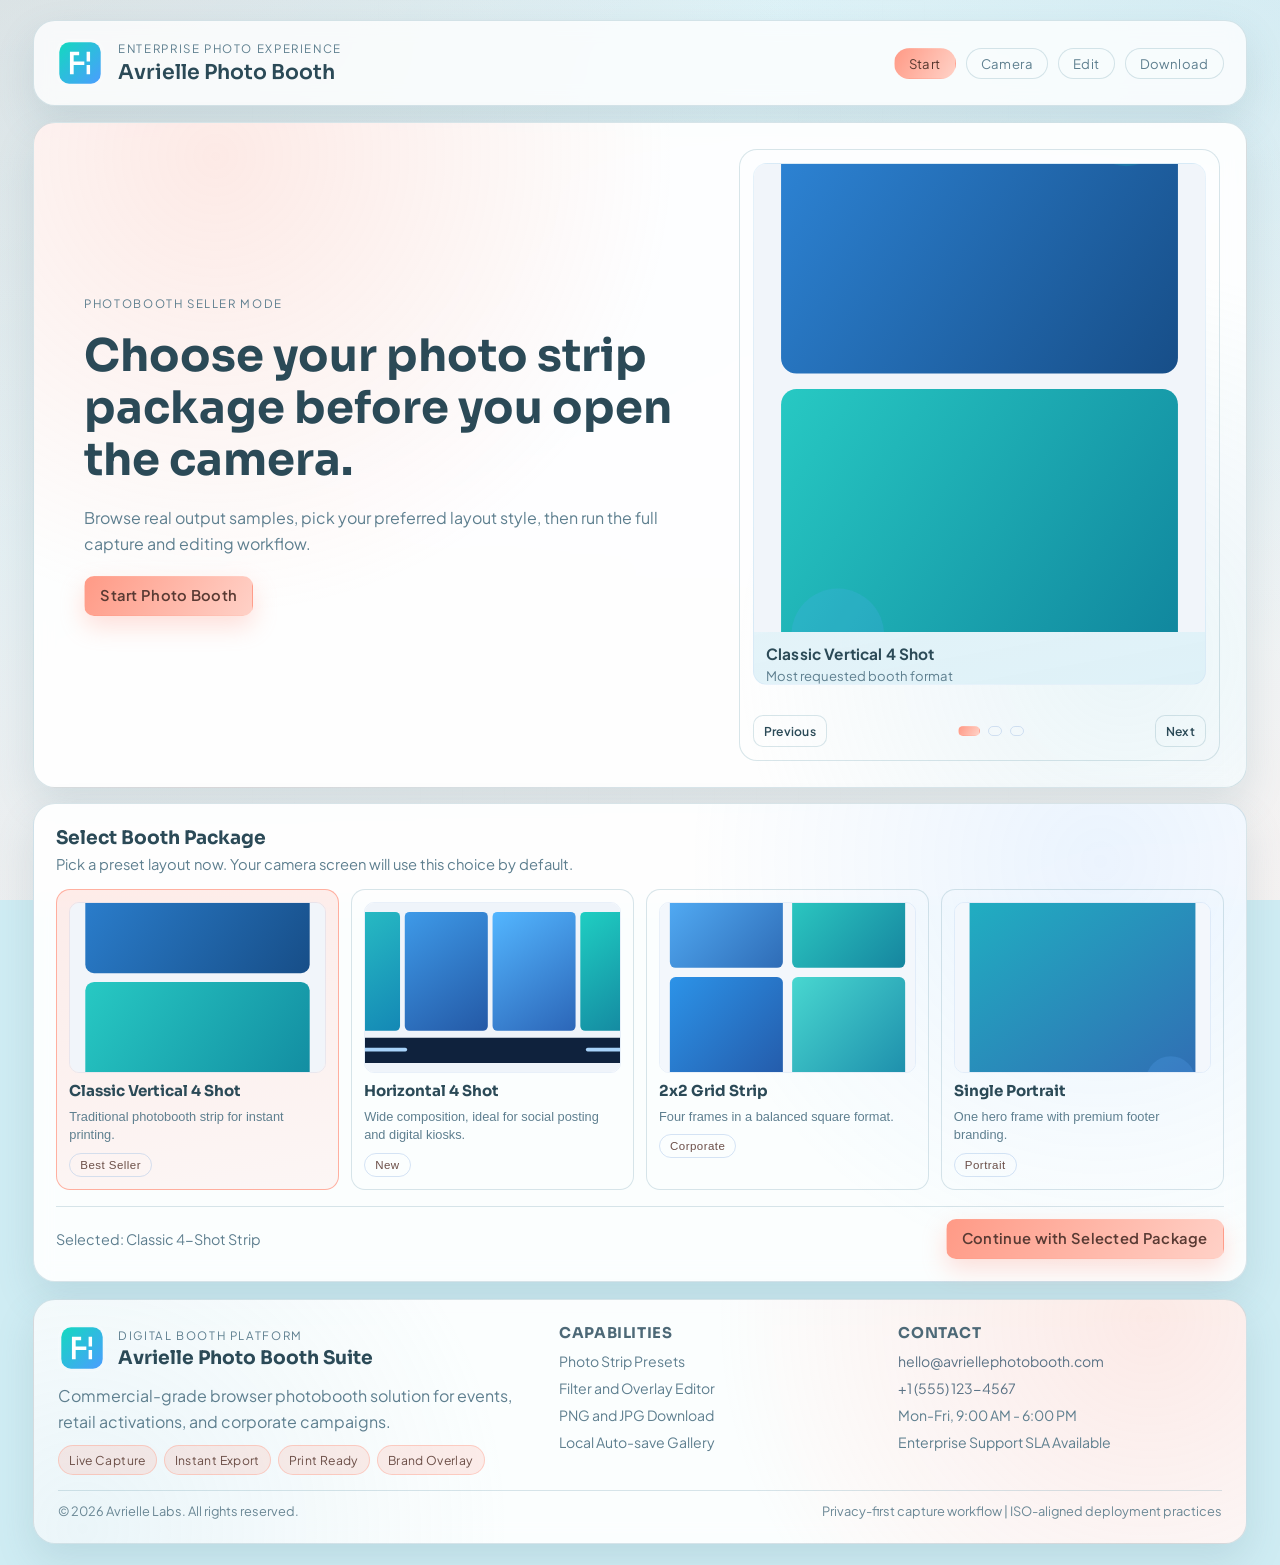
==== index.html @ a2a1bec1 "ror" ====
<!doctype html>
<html lang="en">
<head>
  <meta charset="UTF-8" />
  <meta name="viewport" content="width=device-width, initial-scale=1.0" />
  <title>Avrielle Photo Booth</title>
  <link rel="preconnect" href="https://fonts.googleapis.com" />
  <link rel="preconnect" href="https://fonts.gstatic.com" crossorigin />
  <link
    href="https://fonts.googleapis.com/css2?family=Plus+Jakarta+Sans:wght@400;500;600;700&family=Sora:wght@500;600;700&display=swap"
    rel="stylesheet"
  />
  <link rel="stylesheet" href="css/style.css" />
</head>
<body>
  <div class="ambient-bg" aria-hidden="true"></div>
  <div class="sakura-layer" aria-hidden="true">
    <span class="petal"></span>
    <span class="petal"></span>
    <span class="petal"></span>
    <span class="petal"></span>
    <span class="petal"></span>
    <span class="petal"></span>
    <span class="petal"></span>
    <span class="petal"></span>
    <span class="petal"></span>
    <span class="petal"></span>
    <span class="petal"></span>
    <span class="petal"></span>
  </div>

  <div class="app-shell">
    <header class="app-header card">
      <div class="brand-wrap">
        <img src="assets/brand-mark.svg" alt="Avrielle logo" class="brand-logo" />
        <div>
          <p class="eyebrow">Enterprise Photo Experience</p>
          <h1>Avrielle Photo Booth</h1>
        </div>
      </div>
      <ol class="flow-steps" id="flowSteps" aria-label="Photo booth progress">
        <li data-step="landing" class="active">Start</li>
        <li data-step="camera">Camera</li>
        <li data-step="edit">Edit</li>
        <li data-step="download">Download</li>
      </ol>
    </header>

    <main>
      <section id="landingScreen" class="screen active">
        <div class="landing-stack">
          <div class="hero card hero-grid">
            <div class="hero-copy">
              <p class="eyebrow">Photobooth Seller Mode</p>
              <h2>Choose your photo strip package before you open the camera.</h2>
              <p>
                Browse real output samples, pick your preferred layout style, then run
                the full capture and editing workflow.
              </p>
              <div class="hero-actions">
                <button id="startBoothBtn" class="primary-btn">Start Photo Booth</button>
              </div>
            </div>

            <div class="sample-carousel" id="sampleCarousel" aria-label="Sample strip carousel">
              <div class="sample-stage">
                <article class="sample-slide active" data-index="0">
                  <img src="images/sample-strip-vertical.svg" alt="Classic vertical photo strip sample" />
                  <div class="sample-meta">
                    <strong>Classic Vertical 4 Shot</strong>
                    <span>Most requested booth format</span>
                  </div>
                </article>

                <article class="sample-slide" data-index="1">
                  <img src="images/sample-strip-horizontal.svg" alt="Horizontal 4 shot sample" />
                  <div class="sample-meta">
                    <strong>Horizontal 4 Shot</strong>
                    <span>Wide social and kiosk-ready output</span>
                  </div>
                </article>

                <article class="sample-slide" data-index="2">
                  <img src="images/sample-grid-2x2.svg" alt="2x2 grid strip sample" />
                  <div class="sample-meta">
                    <strong>2x2 Grid Strip</strong>
                    <span>Balanced event and corporate branding</span>
                  </div>
                </article>
              </div>

              <div class="carousel-controls">
                <button id="carouselPrevBtn" class="ghost-btn small" type="button" aria-label="Previous sample">Previous</button>
                <div class="carousel-dots" id="carouselDots">
                  <button type="button" class="carousel-dot active" data-index="0" aria-label="Sample 1"></button>
                  <button type="button" class="carousel-dot" data-index="1" aria-label="Sample 2"></button>
                  <button type="button" class="carousel-dot" data-index="2" aria-label="Sample 3"></button>
                </div>
                <button id="carouselNextBtn" class="ghost-btn small" type="button" aria-label="Next sample">Next</button>
              </div>
            </div>
          </div>

          <section class="seller-options card">
            <div class="seller-head">
              <h3>Select Booth Package</h3>
              <p>Pick a preset layout now. Your camera screen will use this choice by default.</p>
            </div>

            <div class="package-grid" id="landingLayoutOptions">
              <button type="button" class="package-card active" data-layout="strip4">
                <img src="images/sample-strip-vertical.svg" alt="Vertical strip package" />
                <h4>Classic Vertical 4 Shot</h4>
                <p>Traditional photobooth strip for instant printing.</p>
                <span class="package-tag">Best Seller</span>
              </button>

              <button type="button" class="package-card" data-layout="strip4Horizontal">
                <img src="images/sample-strip-horizontal.svg" alt="Horizontal strip package" />
                <h4>Horizontal 4 Shot</h4>
                <p>Wide composition, ideal for social posting and digital kiosks.</p>
                <span class="package-tag">New</span>
              </button>

              <button type="button" class="package-card" data-layout="grid2x2">
                <img src="images/sample-grid-2x2.svg" alt="Grid strip package" />
                <h4>2x2 Grid Strip</h4>
                <p>Four frames in a balanced square format.</p>
                <span class="package-tag">Corporate</span>
              </button>

              <button type="button" class="package-card" data-layout="single">
                <img src="images/sample-single.svg" alt="Single portrait package" />
                <h4>Single Portrait</h4>
                <p>One hero frame with premium footer branding.</p>
                <span class="package-tag">Portrait</span>
              </button>
            </div>

            <div class="package-footer">
              <p id="landingSelectionText">Selected: Classic Vertical 4 Shot</p>
              <button id="continueWithSelectionBtn" class="primary-btn" type="button">Continue with Selected Package</button>
            </div>
          </section>
        </div>
      </section>

      <section id="cameraScreen" class="screen">
        <div class="camera-layout">
          <div class="camera-stage card">
            <div class="video-wrap responsive-camera-frame">
              <video id="cameraFeed" autoplay playsinline muted></video>
              <div id="captureFlash" class="capture-flash" aria-hidden="true"></div>
              <div id="countdownOverlay" class="countdown-overlay hidden">3</div>
              <div id="shotStatus" class="shot-status">Ready to capture</div>
            </div>
            <div class="camera-actions">
              <button id="captureBtn" class="primary-btn">Capture</button>
              <button id="backToLandingBtn" class="ghost-btn">Back</button>
            </div>
          </div>

          <aside class="control-panel card">
            <h3>Capture Settings</h3>

            <div class="control-group">
              <span>Countdown</span>
              <div class="segmented" id="countdownOptions">
                <button type="button" class="segment active" data-seconds="3">3s</button>
                <button type="button" class="segment" data-seconds="5">5s</button>
                <button type="button" class="segment" data-seconds="10">10s</button>
              </div>
            </div>

            <div class="control-group">
              <span>Layout</span>
              <div class="layout-options" id="layoutOptions">
                <label>
                  <input type="radio" name="layout" value="single" />
                  Single Portrait
                </label>
                <label>
                  <input type="radio" name="layout" value="grid2x2" />
                  2x2 Grid Strip (4 shots)
                </label>
                <label>
                  <input type="radio" name="layout" value="strip4" checked />
                  Classic 4-Shot Strip
                </label>
                <label>
                  <input type="radio" name="layout" value="strip4Horizontal" />
                  Horizontal 4-Shot Strip
                </label>
              </div>
            </div>

            <p class="hint">Multi-shot layouts take four frames automatically.</p>
          </aside>
        </div>
      </section>

      <section id="editScreen" class="screen">
        <div class="edit-layout">
          <div class="preview-stage card">
            <div class="preview-canvas-wrap">
              <canvas id="editPreviewCanvas" aria-label="Photo strip preview"></canvas>
            </div>
            <div id="capturedThumbs" class="thumb-strip" aria-label="Captured photos"></div>
            <div class="edit-actions">
              <button id="retakeFromEditBtn" class="ghost-btn">Retake</button>
              <button id="toDownloadBtn" class="primary-btn">Continue to Download</button>
            </div>
          </div>

          <aside class="control-panel card editing-panel">
            <h3>Minimal Editing</h3>
            <p class="hint">Clean photobooth output with no watermark branding.</p>

            <div class="control-group">
              <label for="grayscaleRange">Grayscale</label>
              <input id="grayscaleRange" type="range" min="0" max="100" value="0" />
            </div>

            <div class="control-group">
              <label for="sepiaRange">Sepia</label>
              <input id="sepiaRange" type="range" min="0" max="100" value="0" />
            </div>

            <div class="control-group">
              <label for="brightnessRange">Brightness</label>
              <input id="brightnessRange" type="range" min="50" max="150" value="100" />
            </div>

            <div class="control-group">
              <label for="contrastRange">Contrast</label>
              <input id="contrastRange" type="range" min="50" max="150" value="100" />
            </div>

            <div class="control-group">
              <span>Frame</span>
              <div class="chip-group" id="frameOptions">
                <button type="button" class="chip active" data-frame="none">None</button>
                <button type="button" class="chip" data-frame="neon">Neon</button>
                <button type="button" class="chip" data-frame="film">Film</button>
                <button type="button" class="chip" data-frame="studio">Studio</button>
              </div>
            </div>

            <div class="control-group">
              <span>Sticker</span>
              <div class="chip-group" id="stickerOptions">
                <button type="button" class="chip active" data-sticker="none">None</button>
                <button type="button" class="chip" data-sticker="spark">Spark</button>
                <button type="button" class="chip" data-sticker="star">Star</button>
                <button type="button" class="chip" data-sticker="camera">Camera</button>
              </div>
            </div>
          </aside>
        </div>
      </section>

      <section id="downloadScreen" class="screen">
        <div class="download-layout">
          <div class="download-preview card">
            <div class="download-canvas-wrap">
              <canvas id="finalCanvas" aria-label="Final strip"></canvas>
            </div>
          </div>

          <aside class="control-panel card">
            <h3>Export & Print</h3>
            <p id="exportInfo" class="hint"></p>

            <div class="button-stack">
              <button id="downloadPngBtn" class="primary-btn">Download PNG</button>
              <button id="downloadJpgBtn" class="secondary-btn">Download JPG</button>
              <button id="printBtn" class="ghost-btn">Print Strip</button>
              <button id="saveGalleryBtn" class="ghost-btn">Save to Gallery</button>
            </div>

            <button id="newSessionBtn" class="primary-btn full-width">New Session</button>
          </aside>
        </div>

        <section class="gallery card">
          <div class="gallery-head">
            <h3>Auto-save Gallery</h3>
            <button id="clearGalleryBtn" class="ghost-btn small">Clear Gallery</button>
          </div>
          <div id="galleryGrid" class="gallery-grid"></div>
        </section>
      </section>
    </main>

    <footer class="site-footer card" aria-label="Site footer">
      <div class="footer-grid">
        <section class="footer-brand">
          <div class="footer-brand-top">
            <img src="assets/brand-mark.svg" alt="Avrielle logo" class="brand-logo" />
            <div>
              <p class="eyebrow">Digital Booth Platform</p>
              <h3>Avrielle Photo Booth Suite</h3>
            </div>
          </div>
          <p>
            Commercial-grade browser photobooth solution for events, retail activations,
            and corporate campaigns.
          </p>
          <div class="footer-badges" aria-label="Service capabilities">
            <span>Live Capture</span>
            <span>Instant Export</span>
            <span>Print Ready</span>
            <span>Brand Overlay</span>
          </div>
        </section>

        <section>
          <h4 class="footer-heading">Capabilities</h4>
          <ul class="footer-list">
            <li>Photo Strip Presets</li>
            <li>Filter and Overlay Editor</li>
            <li>PNG and JPG Download</li>
            <li>Local Auto-save Gallery</li>
          </ul>
        </section>

        <section>
          <h4 class="footer-heading">Contact</h4>
          <ul class="footer-list">
            <li><a href="mailto:hello@avriellephotobooth.com">hello@avriellephotobooth.com</a></li>
            <li><a href="tel:+15551234567">+1 (555) 123-4567</a></li>
            <li>Mon-Fri, 9:00 AM - 6:00 PM</li>
            <li>Enterprise Support SLA Available</li>
          </ul>
        </section>
      </div>

      <div class="footer-bottom">
        <p>© 2026 Avrielle Labs. All rights reserved.</p>
        <p>Privacy-first capture workflow | ISO-aligned deployment practices</p>
      </div>
    </footer>
  </div>

  <div id="previewModal" class="modal hidden" aria-hidden="true">
    <div class="modal-card card">
      <h3>Review Captured Shots</h3>
      <p>Confirm your photos before entering the editing panel.</p>
      <div id="modalThumbGrid" class="modal-thumb-grid"></div>
      <div class="modal-actions">
        <button id="retakeBtn" class="ghost-btn">Retake</button>
        <button id="proceedToEditBtn" class="primary-btn">Edit Strip</button>
      </div>
    </div>
  </div>

  <template id="thumbItemTemplate">
    <figure class="thumb-item">
      <img alt="Captured frame" />
    </figure>
  </template>

  <script type="module" src="js/app.js"></script>
</body>
</html>
---- css/style.css ----
:root {
  --bg-950: #cfecf3;
  --bg-900: #dff3f8;
  --bg-800: #f4fbfd;
  --panel: rgba(255, 255, 255, 0.78);
  --panel-strong: rgba(255, 255, 255, 0.92);
  --line: rgba(116, 160, 176, 0.28);
  --text-main: #2b4a57;
  --text-muted: #5e7f8f;
  --accent: #ff9a86;
  --accent-strong: #ff846a;
  --accent-soft: rgba(255, 154, 134, 0.2);
  --secondary: #93c9d9;
  --danger: #e86972;
  --shadow-1: 0 16px 38px rgba(78, 123, 139, 0.16);
  --radius-lg: 22px;
  --radius-md: 14px;
  --radius-sm: 10px;
  --content-max: 1720px;
  --section-gap: clamp(12px, 1.2vw, 20px);
}

* {
  box-sizing: border-box;
}

html,
body {
  margin: 0;
  min-height: 100%;
}

body {
  font-family: "Plus Jakarta Sans", "Segoe UI", sans-serif;
  color: var(--text-main);
  background: var(--bg-950);
  overflow-x: hidden;
}

.ambient-bg {
  position: fixed;
  inset: 0;
  z-index: -2;
  background:
    radial-gradient(88rem 74rem at -8% -24%, rgba(255, 154, 134, 0.22), transparent 66%),
    radial-gradient(58rem 58rem at 108% 4%, rgba(147, 201, 217, 0.26), transparent 68%),
    linear-gradient(155deg, #cfecf3 0%, #e4f5fa 48%, #f2fbfd 100%);
}

.ambient-bg::before,
.ambient-bg::after {
  content: "";
  position: absolute;
  inset: 0;
  pointer-events: none;
}

.ambient-bg::before {
  background-image: linear-gradient(rgba(108, 148, 163, 0.06) 1px, transparent 1px),
    linear-gradient(90deg, rgba(108, 148, 163, 0.06) 1px, transparent 1px);
  background-size: 42px 42px;
  -webkit-mask-image: radial-gradient(circle at center, rgba(0, 0, 0, 0.35) 0%, transparent 75%);
  mask-image: radial-gradient(circle at center, rgba(0, 0, 0, 0.35) 0%, transparent 75%);
}

.ambient-bg::after {
  background: linear-gradient(to bottom, rgba(255, 255, 255, 0.12), rgba(255, 204, 194, 0.2));
}

.sakura-layer {
  position: fixed;
  inset: -12vh 0 0;
  z-index: -1;
  pointer-events: none;
  overflow: hidden;
}

.petal {
  position: absolute;
  top: -12vh;
  width: 16px;
  height: 12px;
  border-radius: 76% 24% 68% 32%;
  background: radial-gradient(circle at 30% 30%, #ffd8d0 0%, #ffb9ab 52%, #ff9a86 100%);
  opacity: 0.78;
  filter: drop-shadow(0 4px 6px rgba(197, 124, 110, 0.22));
  animation: sakura-fall 15s linear infinite;
}

.petal:nth-child(1) { left: 4%; animation-duration: 14s; animation-delay: -2s; }
.petal:nth-child(2) { left: 11%; animation-duration: 18s; animation-delay: -8s; }
.petal:nth-child(3) { left: 19%; animation-duration: 13s; animation-delay: -4s; width: 20px; height: 14px; }
.petal:nth-child(4) { left: 28%; animation-duration: 16s; animation-delay: -12s; }
.petal:nth-child(5) { left: 37%; animation-duration: 15s; animation-delay: -6s; }
.petal:nth-child(6) { left: 46%; animation-duration: 19s; animation-delay: -11s; width: 18px; height: 13px; }
.petal:nth-child(7) { left: 55%; animation-duration: 12s; animation-delay: -3s; }
.petal:nth-child(8) { left: 64%; animation-duration: 17s; animation-delay: -9s; }
.petal:nth-child(9) { left: 73%; animation-duration: 14s; animation-delay: -7s; }
.petal:nth-child(10) { left: 82%; animation-duration: 18s; animation-delay: -13s; width: 19px; height: 13px; }
.petal:nth-child(11) { left: 90%; animation-duration: 13s; animation-delay: -5s; }
.petal:nth-child(12) { left: 96%; animation-duration: 16s; animation-delay: -10s; }

@keyframes sakura-fall {
  0% {
    transform: translate3d(0, -10vh, 0) rotate(0deg);
    opacity: 0;
  }
  10% {
    opacity: 0.75;
  }
  25% {
    transform: translate3d(24px, 24vh, 0) rotate(75deg);
  }
  50% {
    transform: translate3d(-16px, 54vh, 0) rotate(175deg);
  }
  75% {
    transform: translate3d(22px, 84vh, 0) rotate(260deg);
  }
  100% {
    transform: translate3d(-14px, 118vh, 0) rotate(340deg);
    opacity: 0;
  }
}

.app-shell {
  width: min(var(--content-max), 98vw);
  margin: 0 auto;
  padding: clamp(12px, 1.6vw, 24px);
  display: grid;
  gap: var(--section-gap);
}

.card {
  background: var(--panel);
  border: 1px solid var(--line);
  border-radius: var(--radius-lg);
  box-shadow: var(--shadow-1);
  -webkit-backdrop-filter: blur(9px);
  backdrop-filter: blur(9px);
}

.app-header {
  padding: 18px 22px;
  display: flex;
  align-items: center;
  justify-content: space-between;
  gap: 18px;
}

.brand-wrap {
  display: flex;
  align-items: center;
  gap: 14px;
}

.brand-logo {
  width: 48px;
  height: 48px;
  border-radius: 14px;
  border: 1px solid rgba(255, 255, 255, 0.18);
  background: rgba(255, 255, 255, 0.06);
}

.eyebrow {
  margin: 0;
  font-size: 0.72rem;
  letter-spacing: 0.14em;
  color: var(--text-muted);
  text-transform: uppercase;
}

h1,
h2,
h3 {
  margin: 0;
  font-family: "Sora", "Segoe UI", sans-serif;
}

h1 {
  margin-top: 3px;
  font-size: clamp(1.05rem, 2.2vw, 1.28rem);
  font-weight: 600;
}

.flow-steps {
  list-style: none;
  display: grid;
  grid-auto-flow: column;
  gap: 10px;
  padding: 0;
  margin: 0;
}

.flow-steps li {
  border-radius: 999px;
  border: 1px solid var(--line);
  color: var(--text-muted);
  background: rgba(255, 255, 255, 0.02);
  padding: 8px 14px;
  font-size: 0.82rem;
  line-height: 1;
  letter-spacing: 0.03em;
  transition: all 220ms ease;
}

.flow-steps li.active {
  color: #56372f;
  background: linear-gradient(120deg, var(--accent), #ffd2c7);
  border-color: transparent;
}

.flow-steps li.done {
  color: #6b544d;
  border-color: rgba(255, 154, 134, 0.55);
  background: var(--accent-soft);
}

main {
  min-height: 78vh;
}

.screen {
  display: none;
  animation: screen-enter 400ms cubic-bezier(0.22, 1, 0.36, 1);
}

.screen.active {
  display: block;
}

@keyframes screen-enter {
  from {
    opacity: 0;
    transform: translateY(14px);
  }
  to {
    opacity: 1;
    transform: translateY(0);
  }
}

.hero {
  padding: clamp(16px, 3.2vw, 26px);
  background:
    radial-gradient(circle at 15% 5%, rgba(255, 154, 134, 0.2), transparent 38%),
    radial-gradient(circle at 90% 80%, rgba(147, 201, 217, 0.18), transparent 32%),
    var(--panel-strong);
}

.landing-stack {
  display: grid;
  gap: var(--section-gap);
}

.hero-grid {
  min-height: clamp(560px, 74vh, 860px);
  display: grid;
  grid-template-columns: minmax(0, 1.16fr) minmax(420px, 0.84fr);
  gap: var(--section-gap);
}

.hero-copy {
  display: grid;
  align-content: center;
  gap: 18px;
  padding: clamp(14px, 2vw, 24px);
}

.hero-copy h2 {
  width: min(680px, 100%);
  font-size: clamp(1.45rem, 3.8vw, 2.8rem);
  line-height: 1.16;
}

.hero-copy p {
  margin: 0;
  width: min(620px, 100%);
  color: var(--text-muted);
  line-height: 1.65;
}

.hero-actions {
  display: flex;
  gap: 10px;
  flex-wrap: wrap;
}

.sample-carousel {
  border: 1px solid var(--line);
  border-radius: 18px;
  background: rgba(255, 255, 255, 0.02);
  display: grid;
  align-content: space-between;
  padding: clamp(12px, 1vw, 16px);
  min-height: 100%;
}

.sample-stage {
  position: relative;
  border-radius: 14px;
  overflow: hidden;
  min-height: clamp(380px, 58vh, 640px);
  border: 1px solid rgba(180, 205, 237, 0.2);
  background: linear-gradient(170deg, rgba(243, 251, 253, 0.86), rgba(221, 240, 247, 0.94));
}

.sample-slide {
  position: absolute;
  inset: 0;
  display: grid;
  align-content: start;
  opacity: 0;
  pointer-events: none;
  transition: opacity 320ms ease;
}

.sample-slide.active {
  opacity: 1;
  pointer-events: auto;
}

.sample-slide img {
  width: 100%;
  height: clamp(320px, 52vh, 600px);
  object-fit: cover;
  display: block;
}

.sample-meta {
  padding: 12px;
  display: grid;
  gap: 4px;
}

.sample-meta strong {
  font-size: 0.96rem;
  letter-spacing: 0.01em;
}

.sample-meta span {
  font-size: 0.82rem;
  color: var(--text-muted);
}

.carousel-controls {
  margin-top: 10px;
  display: flex;
  align-items: center;
  justify-content: space-between;
  gap: 8px;
}

.carousel-dots {
  display: flex;
  align-items: center;
  gap: 8px;
}

.carousel-dot {
  width: 10px;
  height: 10px;
  border-radius: 999px;
  border: 1px solid rgba(173, 198, 231, 0.5);
  background: transparent;
  cursor: pointer;
  transition: all 180ms ease;
}

.carousel-dot.active {
  width: 22px;
  border-color: transparent;
  background: linear-gradient(120deg, var(--accent), #ffd2c7);
}

.seller-options {
  display: grid;
  gap: var(--section-gap);
  padding: clamp(16px, 2.5vw, 22px);
  background:
    radial-gradient(circle at 88% 12%, rgba(92, 169, 255, 0.12), transparent 36%),
    var(--panel-strong);
}

.seller-head {
  display: grid;
  gap: 6px;
}

.seller-head p {
  margin: 0;
  color: var(--text-muted);
  font-size: 0.92rem;
}

.package-grid {
  display: grid;
  grid-template-columns: repeat(4, minmax(220px, 1fr));
  gap: 12px;
}

.package-card {
  border: 1px solid var(--line);
  border-radius: 14px;
  background: rgba(255, 255, 255, 0.02);
  color: var(--text-main);
  text-align: left;
  display: grid;
  align-content: start;
  gap: 8px;
  padding: 12px;
  cursor: pointer;
  transition: transform 180ms ease, border-color 180ms ease, background 180ms ease;
}

.package-card:hover {
  transform: translateY(-1px);
  border-color: rgba(132, 174, 230, 0.4);
  background: rgba(255, 255, 255, 0.04);
}

.package-card.active {
  border-color: rgba(255, 154, 134, 0.76);
  background: linear-gradient(170deg, rgba(255, 154, 134, 0.18), rgba(255, 210, 199, 0.18));
}

.package-card img {
  width: 100%;
  height: clamp(150px, 19vh, 220px);
  border-radius: 10px;
  object-fit: cover;
  border: 1px solid rgba(173, 198, 231, 0.24);
}

.package-card h4 {
  margin: 0;
  font-family: "Sora", "Segoe UI", sans-serif;
  font-size: 0.94rem;
}

.package-card p {
  margin: 0;
  color: var(--text-muted);
  font-size: 0.8rem;
  line-height: 1.48;
}

.package-tag {
  justify-self: start;
  border-radius: 999px;
  padding: 5px 10px;
  font-size: 0.72rem;
  letter-spacing: 0.04em;
  border: 1px solid rgba(153, 187, 227, 0.4);
  color: #6b4f48;
}

.package-footer {
  display: flex;
  flex-wrap: wrap;
  align-items: center;
  justify-content: space-between;
  gap: 10px;
  border-top: 1px solid var(--line);
  padding-top: 12px;
}

.package-footer p {
  margin: 0;
  color: #5e7f8f;
  font-size: 0.9rem;
}

.camera-layout,
.edit-layout,
.download-layout {
  display: grid;
  gap: var(--section-gap);
}

.camera-layout {
  grid-template-columns: minmax(0, 1.68fr) minmax(340px, 0.9fr);
}

.edit-layout {
  grid-template-columns: minmax(0, 2.1fr) minmax(320px, 0.78fr);
}

.download-layout {
  grid-template-columns: minmax(0, 1.58fr) minmax(360px, 0.92fr);
}

.camera-stage,
.preview-stage,
.download-preview,
.control-panel,
.gallery {
  padding: clamp(14px, 1.2vw, 20px);
}

.preview-stage {
  background:
    radial-gradient(circle at 94% 8%, rgba(92, 169, 255, 0.11), transparent 42%),
    radial-gradient(circle at 8% 88%, rgba(25, 214, 191, 0.1), transparent 46%),
    var(--panel-strong);
}

.camera-stage,
.preview-stage,
.download-preview {
  display: grid;
  grid-template-rows: 1fr auto;
  gap: 12px;
}

.camera-stage {
  grid-template-rows: auto auto;
  align-content: start;
}

.video-wrap {
  position: relative;
  width: 100%;
  border-radius: 16px;
  border: 1px solid var(--line);
  overflow: hidden;
  aspect-ratio: 4 / 3;
  min-height: 0;
  max-height: none;
  background: #000;
}

video,
canvas {
  width: 100%;
  display: block;
}

video {
  height: 100%;
  object-fit: cover;
}

video.mirrored-video {
  transform: scaleX(-1);
  transform-origin: center;
}

canvas {
  height: auto;
}

.capture-flash {
  position: absolute;
  inset: 0;
  background: #ffffff;
  opacity: 0;
  pointer-events: none;
  transition: opacity 160ms ease;
}

.capture-flash.active {
  opacity: 0.86;
}

.countdown-overlay {
  position: absolute;
  inset: 0;
  display: grid;
  place-items: center;
  font-family: "Sora", sans-serif;
  font-size: clamp(4rem, 13vw, 7rem);
  font-weight: 700;
  color: #f2ffff;
  text-shadow: 0 0 24px rgba(0, 0, 0, 0.64);
  background: radial-gradient(circle at center, rgba(8, 18, 31, 0.12), rgba(8, 18, 31, 0.42));
}

.hidden {
  display: none !important;
}

.shot-status {
  position: absolute;
  left: 10px;
  bottom: 10px;
  border-radius: 999px;
  padding: 8px 12px;
  font-size: 0.8rem;
  color: #d8e4f8;
  border: 1px solid rgba(220, 233, 248, 0.28);
  background: rgba(5, 11, 18, 0.7);
}

.camera-actions,
.edit-actions,
.modal-actions {
  margin-top: 14px;
  display: flex;
  gap: 10px;
  flex-wrap: wrap;
}

.edit-actions {
  justify-content: flex-end;
}

.control-panel {
  display: grid;
  align-content: start;
  gap: 16px;
  max-height: clamp(520px, 82vh, 980px);
  overflow: auto;
}

.editing-panel {
  background: rgba(255, 255, 255, 0.92);
}

.editing-panel .control-group {
  border: 1px solid var(--line);
  border-radius: 12px;
  padding: 12px;
  background: rgba(244, 251, 253, 0.85);
}

.control-group {
  display: grid;
  gap: 8px;
}

.control-group > span,
.control-group > label {
  font-size: 0.84rem;
  color: var(--text-muted);
}

.hint {
  margin: 0;
  color: var(--text-muted);
  line-height: 1.5;
  font-size: 0.9rem;
}

.segmented {
  display: grid;
  grid-auto-flow: column;
  grid-auto-columns: 1fr;
  gap: 6px;
}

.segment,
.chip {
  border: 1px solid var(--line);
  background: rgba(255, 255, 255, 0.03);
  color: var(--text-main);
  border-radius: 999px;
  min-height: 38px;
  padding: 7px 14px;
  cursor: pointer;
  transition: all 180ms ease;
}

.segment:hover,
.chip:hover {
  border-color: rgba(126, 173, 234, 0.35);
  transform: translateY(-1px);
}

.segment.active,
.chip.active {
  color: #56372f;
  border-color: transparent;
  background: linear-gradient(120deg, var(--accent), #ffd2c7);
}

.layout-options {
  display: grid;
  gap: 8px;
}

.layout-options label {
  display: flex;
  align-items: center;
  gap: 10px;
  border: 1px solid var(--line);
  border-radius: var(--radius-sm);
  background: rgba(255, 255, 255, 0.015);
  padding: 10px;
  cursor: pointer;
  transition: border-color 160ms ease, transform 160ms ease;
}

.layout-options label:hover {
  border-color: rgba(132, 174, 230, 0.36);
  transform: translateY(-1px);
}

.layout-options input {
  accent-color: var(--accent);
}

input[type="range"] {
  width: 100%;
  accent-color: var(--accent);
}

input[type="text"] {
  width: 100%;
  border-radius: 10px;
  border: 1px solid var(--line);
  background: rgba(255, 255, 255, 0.03);
  color: var(--text-main);
  min-height: 40px;
  padding: 9px 12px;
  font: inherit;
}

input[type="text"]:focus-visible {
  outline: 2px solid rgba(25, 214, 191, 0.55);
  outline-offset: 1px;
}

.chip-group {
  display: flex;
  flex-wrap: wrap;
  gap: 7px;
}

.toggle {
  display: flex;
  align-items: center;
  gap: 9px;
  margin-top: 3px;
  color: var(--text-muted);
  font-size: 0.86rem;
}

.toggle input {
  accent-color: var(--accent);
}

.thumb-strip {
  margin-top: 12px;
  display: flex;
  gap: 9px;
  overflow-x: auto;
  padding-bottom: 5px;
}

.thumb-strip .thumb-item {
  flex: 0 0 136px;
}

.modal-thumb-grid {
  margin-top: 12px;
  display: grid;
  grid-template-columns: repeat(auto-fit, minmax(112px, 1fr));
  gap: 8px;
}

.thumb-item {
  margin: 0;
  border-radius: 11px;
  overflow: hidden;
  border: 1px solid var(--line);
  aspect-ratio: 4 / 3;
}

.thumb-item img {
  width: 100%;
  height: 100%;
  object-fit: cover;
  display: block;
}

#editPreviewCanvas,
#finalCanvas {
  border-radius: 12px;
  border: 1px solid rgba(163, 191, 223, 0.32);
  background: #fff;
  width: auto;
  height: auto;
  max-width: 100%;
  max-height: 100%;
  object-fit: contain;
}

.preview-canvas-wrap,
.download-canvas-wrap {
  border-radius: 14px;
  border: 1px solid var(--line);
  background:
    linear-gradient(145deg, rgba(255, 255, 255, 0.06), rgba(255, 255, 255, 0.01));
  height: clamp(340px, 58vh, 820px);
  min-height: 0;
  padding: clamp(8px, 0.9vw, 14px);
  display: grid;
  place-items: center;
  overflow: hidden;
}

.download-preview {
  display: grid;
  align-content: stretch;
}

.button-stack {
  display: grid;
  gap: 8px;
}

.gallery {
  margin-top: 14px;
}

.gallery-head {
  display: flex;
  justify-content: space-between;
  gap: 10px;
  align-items: center;
}

.gallery-grid {
  margin-top: 12px;
  display: grid;
  gap: 12px;
  grid-template-columns: repeat(auto-fill, minmax(210px, 1fr));
}

.gallery-card {
  border-radius: 14px;
  overflow: hidden;
  border: 1px solid var(--line);
  background: rgba(255, 255, 255, 0.02);
}

.gallery-card img {
  width: 100%;
  height: 200px;
  object-fit: cover;
  display: block;
}

.gallery-meta {
  padding: 9px;
  display: grid;
  gap: 6px;
}

.gallery-meta p {
  margin: 0;
  font-size: 0.77rem;
  color: var(--text-muted);
}

.gallery-actions {
  display: flex;
  gap: 6px;
}

.modal {
  position: fixed;
  inset: 0;
  background: rgba(2, 7, 12, 0.76);
  display: grid;
  place-items: center;
  padding: 20px;
  z-index: 50;
}

.modal-card {
  width: min(840px, 96vw);
  padding: 18px;
}

.modal-card h3 {
  margin-bottom: 6px;
}

.modal-card p {
  margin: 0;
  color: var(--text-muted);
}

.primary-btn,
.secondary-btn,
.ghost-btn {
  border: 1px solid transparent;
  border-radius: 10px;
  min-height: 40px;
  padding: 9px 15px;
  font: 600 0.92rem/1 "Plus Jakarta Sans", "Segoe UI", sans-serif;
  letter-spacing: 0.02em;
  cursor: pointer;
  transition: transform 170ms ease, box-shadow 190ms ease, border-color 190ms ease, background 190ms ease;
}

.primary-btn {
  color: #593a33;
  background: linear-gradient(120deg, var(--accent), #ffd1c7);
  box-shadow: 0 10px 24px rgba(255, 154, 134, 0.32);
}

.primary-btn:hover {
  transform: translateY(-1px);
  box-shadow: 0 14px 26px rgba(255, 154, 134, 0.38);
}

.secondary-btn {
  color: #edf7ff;
  border-color: rgba(92, 169, 255, 0.6);
  background: rgba(92, 169, 255, 0.16);
}

.secondary-btn:hover {
  background: rgba(92, 169, 255, 0.25);
  transform: translateY(-1px);
}

.ghost-btn {
  color: var(--text-main);
  border-color: var(--line);
  background: rgba(255, 255, 255, 0.02);
}

.ghost-btn:hover {
  border-color: rgba(164, 196, 232, 0.34);
  background: rgba(255, 255, 255, 0.06);
  transform: translateY(-1px);
}

.ghost-btn.small {
  min-height: 32px;
  font-size: 0.76rem;
  padding-inline: 10px;
}

.full-width {
  width: 100%;
}

.empty-state {
  border: 1px dashed var(--line);
  border-radius: var(--radius-md);
  text-align: center;
  padding: 20px;
  color: var(--text-muted);
}

button:disabled {
  opacity: 0.66;
  cursor: not-allowed;
  transform: none;
}

.site-footer {
  margin-top: 2px;
  padding: clamp(16px, 2.6vw, 24px);
  background:
    radial-gradient(circle at 92% 8%, rgba(255, 154, 134, 0.2), transparent 38%),
    radial-gradient(circle at 4% 94%, rgba(147, 201, 217, 0.16), transparent 36%),
    var(--panel-strong);
}

.footer-grid {
  display: grid;
  grid-template-columns: minmax(0, 1.5fr) minmax(0, 1fr) minmax(0, 1fr);
  gap: 16px;
}

.footer-brand {
  display: grid;
  gap: 11px;
}

.footer-brand-top {
  display: flex;
  align-items: center;
  gap: 12px;
}

.footer-brand p {
  margin: 0;
  color: var(--text-muted);
  line-height: 1.6;
}

.footer-heading {
  margin: 0 0 10px;
  font-family: "Sora", "Segoe UI", sans-serif;
  font-size: 0.93rem;
  letter-spacing: 0.04em;
  text-transform: uppercase;
  color: #4d6977;
}

.footer-list {
  margin: 0;
  padding: 0;
  list-style: none;
  display: grid;
  gap: 9px;
}

.footer-list li {
  color: var(--text-muted);
  font-size: 0.88rem;
}

.footer-list a {
  color: #5b7386;
  text-decoration: none;
}

.footer-list a:hover {
  color: #3f5f71;
  text-decoration: underline;
}

.footer-badges {
  display: flex;
  flex-wrap: wrap;
  gap: 7px;
}

.footer-badges span {
  border-radius: 999px;
  border: 1px solid rgba(255, 154, 134, 0.4);
  background: rgba(255, 154, 134, 0.18);
  color: #6b4e47;
  font-size: 0.76rem;
  letter-spacing: 0.03em;
  padding: 6px 10px;
}

.footer-bottom {
  margin-top: 15px;
  padding-top: 12px;
  border-top: 1px solid var(--line);
  display: flex;
  flex-wrap: wrap;
  align-items: center;
  justify-content: space-between;
  gap: 8px;
}

.footer-bottom p {
  margin: 0;
  color: #6a8795;
  font-size: 0.8rem;
}

@media (min-width: 768px) and (max-width: 1366px) and (hover: none) {
  .camera-layout,
  .edit-layout,
  .download-layout {
    grid-template-columns: 1fr;
  }

  .control-panel {
    order: -1;
    max-height: none;
    overflow: visible;
  }

  .video-wrap {
    aspect-ratio: 4 / 3;
    min-height: 0;
    max-height: none;
  }

  .preview-canvas-wrap,
  .download-canvas-wrap {
    height: clamp(360px, 56vh, 760px);
  }
}

@media (max-width: 1080px) {
  .hero-grid {
    grid-template-columns: 1fr;
    min-height: 0;
  }

  .sample-slide img {
    height: 320px;
  }

  .sample-stage {
    min-height: 0;
  }

  .video-wrap {
    aspect-ratio: 4 / 3;
    min-height: 0;
  }

  .preview-canvas-wrap,
  .download-canvas-wrap {
    height: clamp(300px, 52vh, 700px);
    min-height: 0;
  }

  .package-grid {
    grid-template-columns: repeat(2, minmax(0, 1fr));
  }

  .camera-layout,
  .edit-layout,
  .download-layout {
    grid-template-columns: 1fr;
  }

  .control-panel {
    order: -1;
    max-height: none;
    overflow: visible;
  }

  .footer-grid {
    grid-template-columns: repeat(2, minmax(0, 1fr));
  }

  .footer-brand {
    grid-column: 1 / -1;
  }
}

@media (max-width: 780px) {
  .app-header {
    flex-direction: column;
    align-items: flex-start;
  }

  .flow-steps {
    width: 100%;
    grid-auto-flow: row;
    grid-template-columns: repeat(2, minmax(0, 1fr));
  }

  .flow-steps li {
    text-align: center;
  }

  .hero {
    min-height: 0;
  }

  .hero-copy,
  .hero-copy h2,
  .hero-copy p {
    width: 100%;
  }

  .footer-grid {
    grid-template-columns: 1fr;
  }
}

@media (max-width: 560px) {
  .app-shell {
    width: 98vw;
    padding: 10px;
  }

  .video-wrap {
    aspect-ratio: 3 / 4;
    min-height: 0;
    max-height: none;
  }

  .camera-actions,
  .edit-actions,
  .modal-actions {
    display: grid;
    grid-template-columns: 1fr;
  }

  .segmented {
    grid-auto-flow: row;
    grid-template-columns: repeat(3, minmax(0, 1fr));
  }

  .gallery-grid {
    grid-template-columns: repeat(2, minmax(0, 1fr));
  }

  .thumb-strip .thumb-item {
    flex-basis: 112px;
  }

  .sample-slide img {
    height: 240px;
  }

  .package-grid {
    grid-template-columns: 1fr;
  }

  .package-footer {
    display: grid;
    grid-template-columns: 1fr;
  }

  .footer-bottom {
    display: grid;
    grid-template-columns: 1fr;
  }

  .preview-canvas-wrap,
  .download-canvas-wrap {
    height: clamp(250px, 46vh, 460px);
    min-height: 0;
    padding: 8px;
  }

  #editPreviewCanvas,
  #finalCanvas {
    max-height: 100%;
  }
}
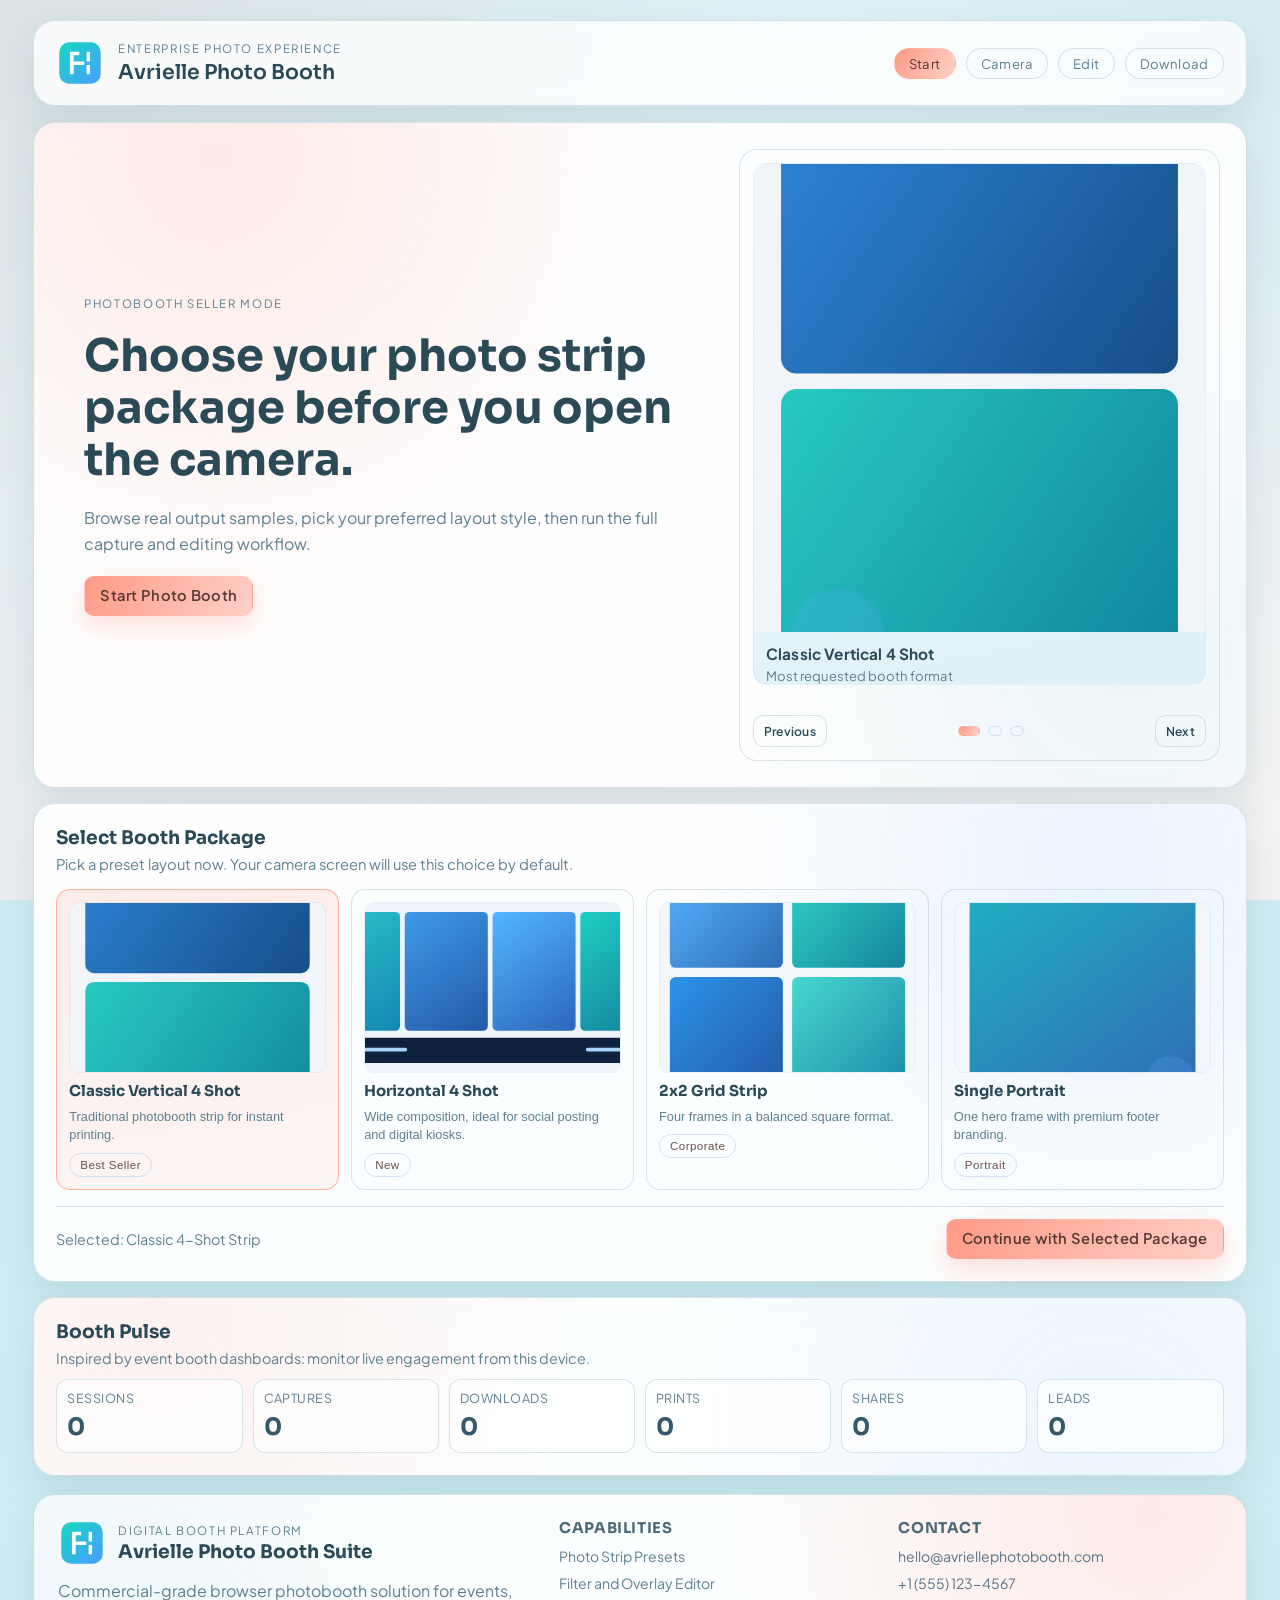
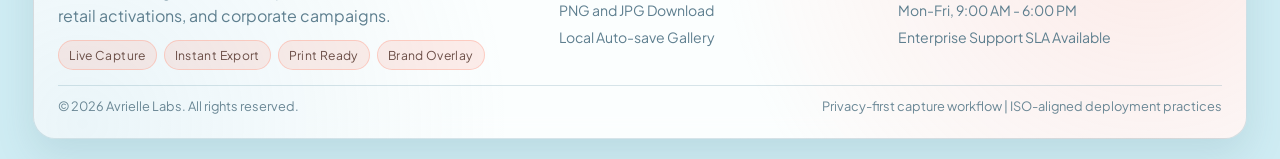
==== commit 7bca6ef4: "updated" ====
--- a/index.html
+++ b/index.html
@@ -140,6 +140,39 @@
             <div class="package-footer">
               <p id="landingSelectionText">Selected: Classic Vertical 4 Shot</p>
               <button id="continueWithSelectionBtn" class="primary-btn" type="button">Continue with Selected Package</button>
+            </div>
+          </section>
+
+          <section class="analytics-panel card" aria-label="Session analytics">
+            <div class="analytics-head">
+              <h3>Booth Pulse</h3>
+              <p>Inspired by event booth dashboards: monitor live engagement from this device.</p>
+            </div>
+            <div class="analytics-grid">
+              <article class="metric-tile">
+                <span>Sessions</span>
+                <strong id="metricSessions">0</strong>
+              </article>
+              <article class="metric-tile">
+                <span>Captures</span>
+                <strong id="metricCaptures">0</strong>
+              </article>
+              <article class="metric-tile">
+                <span>Downloads</span>
+                <strong id="metricDownloads">0</strong>
+              </article>
+              <article class="metric-tile">
+                <span>Prints</span>
+                <strong id="metricPrints">0</strong>
+              </article>
+              <article class="metric-tile">
+                <span>Shares</span>
+                <strong id="metricShares">0</strong>
+              </article>
+              <article class="metric-tile">
+                <span>Leads</span>
+                <strong id="metricLeads">0</strong>
+              </article>
             </div>
           </section>
         </div>
@@ -194,6 +227,30 @@
               </div>
             </div>
 
+            <div class="control-group">
+              <label for="cameraFilterPreset">Filter</label>
+              <select id="cameraFilterPreset" class="filter-select">
+                <option value="none">Clean (None)</option>
+                <option value="mono">Mono Boost</option>
+                <option value="vintage">Vintage Warm</option>
+                <option value="bright">Bright Pop</option>
+                <option value="dramatic">Dramatic Contrast</option>
+                <option value="custom" disabled>Custom (Sliders)</option>
+              </select>
+            </div>
+
+            <div class="control-group">
+              <label for="cameraFacingMode">Lens</label>
+              <select id="cameraFacingMode" class="filter-select">
+                <option value="user">Front Camera</option>
+                <option value="environment">Rear Camera</option>
+              </select>
+              <label class="toggle">
+                <input id="mirrorPreviewToggle" type="checkbox" checked />
+                Mirror preview and capture
+              </label>
+            </div>
+
             <p class="hint">Multi-shot layouts take four frames automatically.</p>
           </aside>
         </div>
@@ -215,6 +272,41 @@
           <aside class="control-panel card editing-panel">
             <h3>Minimal Editing</h3>
             <p class="hint">Clean photobooth output with no watermark branding.</p>
+
+            <div class="control-group">
+              <span>Layout</span>
+              <div class="chip-group" id="editLayoutOptions">
+                <button type="button" class="chip" data-layout="single">Single</button>
+                <button type="button" class="chip" data-layout="grid2x2">2x2 Grid</button>
+                <button type="button" class="chip active" data-layout="strip4">Vertical 4</button>
+                <button type="button" class="chip" data-layout="strip4Horizontal">Horizontal 4</button>
+              </div>
+              <p class="hint">Switch layout instantly using the current captured photos.</p>
+            </div>
+
+            <div class="control-group">
+              <label for="editFilterPreset">Filter Preset</label>
+              <select id="editFilterPreset" class="filter-select">
+                <option value="none">Clean (None)</option>
+                <option value="mono">Mono Boost</option>
+                <option value="vintage">Vintage Warm</option>
+                <option value="bright">Bright Pop</option>
+                <option value="dramatic">Dramatic Contrast</option>
+                <option value="custom" disabled>Custom (Sliders)</option>
+              </select>
+            </div>
+
+            <div class="control-group">
+              <span>Branding and Messaging</span>
+              <label for="brandEventTitle">Event Title</label>
+              <input id="brandEventTitle" type="text" maxlength="40" placeholder="Avrielle Launch Party" />
+              <label for="brandTagline">Tagline / Hashtag</label>
+              <input id="brandTagline" type="text" maxlength="48" placeholder="#avriellemoments" />
+              <label class="toggle">
+                <input id="showDateStamp" type="checkbox" checked />
+                Show date stamp on strip
+              </label>
+            </div>
 
             <div class="control-group">
               <label for="grayscaleRange">Grayscale</label>
@@ -270,6 +362,31 @@
           <aside class="control-panel card">
             <h3>Export & Print</h3>
             <p id="exportInfo" class="hint"></p>
+
+            <div class="control-group">
+              <span>Instant Sharing</span>
+              <button id="shareStripBtn" class="secondary-btn" type="button">Share Strip</button>
+              <p id="shareStatus" class="hint">Use native sharing on supported devices and browsers.</p>
+            </div>
+
+            <div class="control-group lead-capture-group">
+              <span>Lead Capture</span>
+              <label for="leadName">Name</label>
+              <input id="leadName" type="text" maxlength="60" placeholder="Guest name" />
+              <label for="leadEmail">Email</label>
+              <input id="leadEmail" type="text" maxlength="120" placeholder="name@example.com" />
+              <label for="leadPhone">Phone</label>
+              <input id="leadPhone" type="text" maxlength="32" placeholder="+1 555 123 4567" />
+              <label class="toggle">
+                <input id="leadConsent" type="checkbox" />
+                I agree to receive follow-up messages.
+              </label>
+              <div class="button-stack compact-stack">
+                <button id="saveLeadBtn" class="primary-btn" type="button">Save Lead</button>
+                <button id="exportLeadsCsvBtn" class="ghost-btn" type="button">Export Leads CSV</button>
+              </div>
+              <p id="leadStatus" class="hint">Leads and analytics are stored locally on this device.</p>
+            </div>
 
             <div class="button-stack">
               <button id="downloadPngBtn" class="primary-btn">Download PNG</button>
--- a/css/style.css
+++ b/css/style.css
@@ -471,6 +471,55 @@
   font-size: 0.9rem;
 }
 
+.analytics-panel {
+  display: grid;
+  gap: 12px;
+  padding: clamp(16px, 2vw, 22px);
+  background:
+    radial-gradient(circle at 10% 20%, rgba(255, 154, 134, 0.12), transparent 40%),
+    radial-gradient(circle at 88% 80%, rgba(92, 169, 255, 0.1), transparent 42%),
+    var(--panel-strong);
+}
+
+.analytics-head {
+  display: grid;
+  gap: 6px;
+}
+
+.analytics-head p {
+  margin: 0;
+  color: var(--text-muted);
+  font-size: 0.9rem;
+}
+
+.analytics-grid {
+  display: grid;
+  grid-template-columns: repeat(6, minmax(0, 1fr));
+  gap: 10px;
+}
+
+.metric-tile {
+  border: 1px solid var(--line);
+  border-radius: 12px;
+  padding: 10px;
+  background: rgba(255, 255, 255, 0.62);
+  display: grid;
+  gap: 6px;
+}
+
+.metric-tile span {
+  font-size: 0.78rem;
+  letter-spacing: 0.04em;
+  text-transform: uppercase;
+  color: var(--text-muted);
+}
+
+.metric-tile strong {
+  font-family: "Sora", "Segoe UI", sans-serif;
+  font-size: clamp(1.05rem, 2.2vw, 1.5rem);
+  color: #35596a;
+}
+
 .camera-layout,
 .edit-layout,
 .download-layout {
@@ -716,11 +765,27 @@
   font: inherit;
 }
 
+select.filter-select {
+  width: 100%;
+  border-radius: 10px;
+  border: 1px solid var(--line);
+  background: rgba(255, 255, 255, 0.03);
+  color: var(--text-main);
+  min-height: 40px;
+  padding: 9px 12px;
+  font: inherit;
+}
+
 input[type="text"]:focus-visible {
   outline: 2px solid rgba(25, 214, 191, 0.55);
   outline-offset: 1px;
 }
 
+select.filter-select:focus-visible {
+  outline: 2px solid rgba(25, 214, 191, 0.55);
+  outline-offset: 1px;
+}
+
 .chip-group {
   display: flex;
   flex-wrap: wrap;
@@ -767,10 +832,19 @@
   aspect-ratio: 4 / 3;
 }
 
+.thumb-item.is-portrait {
+  aspect-ratio: 3 / 4;
+}
+
+.thumb-item.is-landscape {
+  aspect-ratio: 4 / 3;
+}
+
 .thumb-item img {
   width: 100%;
   height: 100%;
-  object-fit: cover;
+  object-fit: contain;
+  background: #f4f8ff;
   display: block;
 }
 
@@ -810,6 +884,17 @@
   gap: 8px;
 }
 
+.compact-stack {
+  gap: 7px;
+}
+
+.lead-capture-group {
+  background: rgba(244, 251, 253, 0.62);
+  border: 1px solid var(--line);
+  border-radius: 12px;
+  padding: 12px;
+}
+
 .gallery {
   margin-top: 14px;
 }
@@ -837,8 +922,8 @@
 
 .gallery-card img {
   width: 100%;
-  height: 200px;
-  object-fit: cover;
+  height: auto;
+  object-fit: contain;
   display: block;
 }
 
@@ -1111,6 +1196,10 @@
     grid-template-columns: 1fr;
   }
 
+  .analytics-grid {
+    grid-template-columns: repeat(3, minmax(0, 1fr));
+  }
+
   .control-panel {
     order: -1;
     max-height: none;
@@ -1185,6 +1274,10 @@
     grid-template-columns: repeat(2, minmax(0, 1fr));
   }
 
+  .analytics-grid {
+    grid-template-columns: repeat(2, minmax(0, 1fr));
+  }
+
   .thumb-strip .thumb-item {
     flex-basis: 112px;
   }
@@ -1219,3 +1312,23 @@
     max-height: 100%;
   }
 }
+
+@media (max-width: 1080px) {
+  body[data-device-orientation="portrait"] .video-wrap {
+    aspect-ratio: 3 / 4;
+  }
+
+  body[data-device-orientation="portrait"] .preview-canvas-wrap,
+  body[data-device-orientation="portrait"] .download-canvas-wrap {
+    height: clamp(300px, 52vh, 760px);
+  }
+
+  body[data-device-orientation="landscape"] .video-wrap {
+    aspect-ratio: 16 / 9;
+  }
+
+  body[data-device-orientation="landscape"] .preview-canvas-wrap,
+  body[data-device-orientation="landscape"] .download-canvas-wrap {
+    height: clamp(220px, 62vh, 620px);
+  }
+}
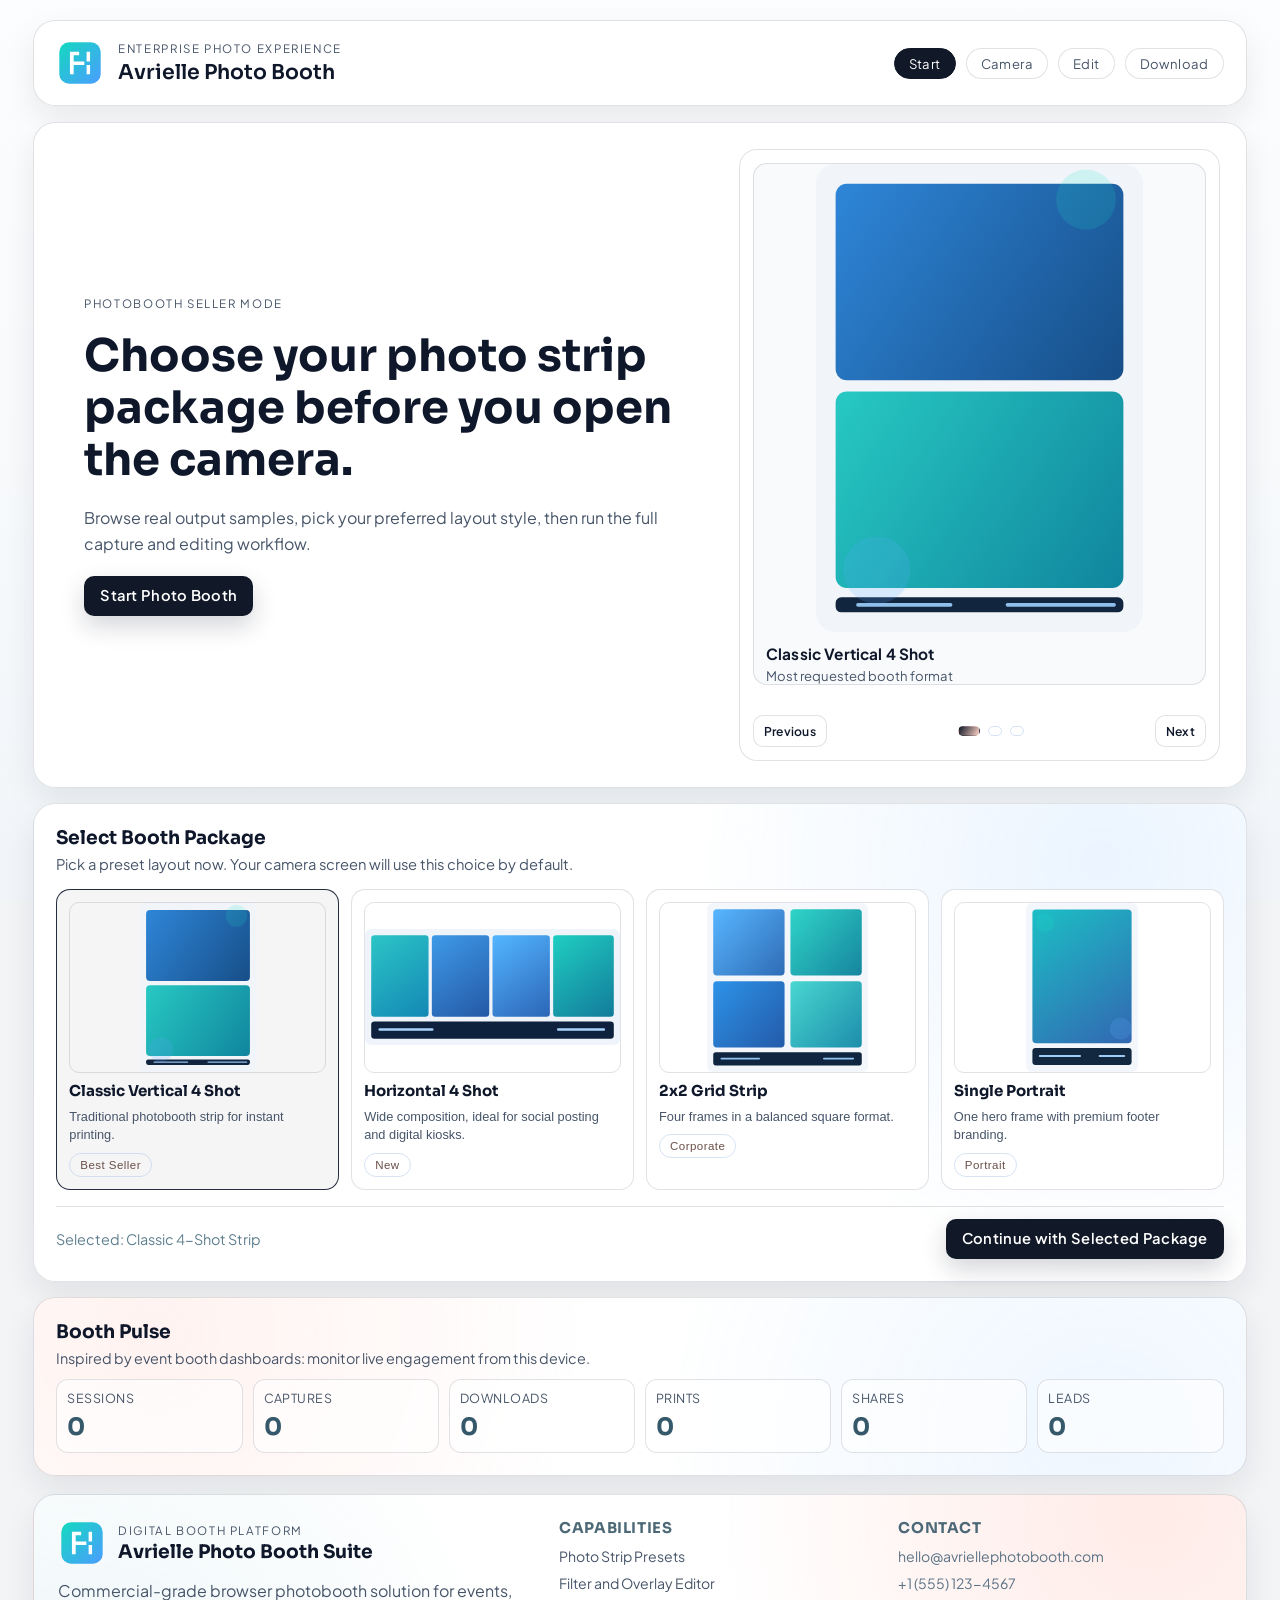
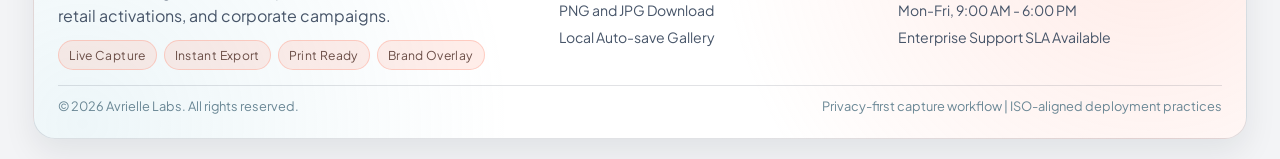
==== commit c73b6ef5: "updated2" ====
--- a/index.html
+++ b/index.html
@@ -463,6 +463,9 @@
     <div class="modal-card card">
       <h3>Review Captured Shots</h3>
       <p>Confirm your photos before entering the editing panel.</p>
+      <div class="modal-preview-wrap">
+        <img id="modalPreviewImage" alt="Selected captured shot preview" />
+      </div>
       <div id="modalThumbGrid" class="modal-thumb-grid"></div>
       <div class="modal-actions">
         <button id="retakeBtn" class="ghost-btn">Retake</button>
--- a/css/style.css
+++ b/css/style.css
@@ -1,18 +1,18 @@
 :root {
-  --bg-950: #cfecf3;
-  --bg-900: #dff3f8;
-  --bg-800: #f4fbfd;
-  --panel: rgba(255, 255, 255, 0.78);
-  --panel-strong: rgba(255, 255, 255, 0.92);
-  --line: rgba(116, 160, 176, 0.28);
-  --text-main: #2b4a57;
-  --text-muted: #5e7f8f;
-  --accent: #ff9a86;
-  --accent-strong: #ff846a;
-  --accent-soft: rgba(255, 154, 134, 0.2);
-  --secondary: #93c9d9;
+  --bg-950: #f3f4f6;
+  --bg-900: #f7f8fa;
+  --bg-800: #ffffff;
+  --panel: rgba(255, 255, 255, 0.92);
+  --panel-strong: rgba(255, 255, 255, 0.96);
+  --line: rgba(15, 23, 42, 0.12);
+  --text-main: #0f172a;
+  --text-muted: #475569;
+  --accent: #111827;
+  --accent-strong: #000000;
+  --accent-soft: rgba(15, 23, 42, 0.08);
+  --secondary: #cbd5e1;
   --danger: #e86972;
-  --shadow-1: 0 16px 38px rgba(78, 123, 139, 0.16);
+  --shadow-1: 0 14px 32px rgba(15, 23, 42, 0.08);
   --radius-lg: 22px;
   --radius-md: 14px;
   --radius-sm: 10px;
@@ -41,10 +41,7 @@
   position: fixed;
   inset: 0;
   z-index: -2;
-  background:
-    radial-gradient(88rem 74rem at -8% -24%, rgba(255, 154, 134, 0.22), transparent 66%),
-    radial-gradient(58rem 58rem at 108% 4%, rgba(147, 201, 217, 0.26), transparent 68%),
-    linear-gradient(155deg, #cfecf3 0%, #e4f5fa 48%, #f2fbfd 100%);
+  background: linear-gradient(180deg, #f8fafc 0%, #f1f5f9 100%);
 }
 
 .ambient-bg::before,
@@ -56,23 +53,15 @@
 }
 
 .ambient-bg::before {
-  background-image: linear-gradient(rgba(108, 148, 163, 0.06) 1px, transparent 1px),
-    linear-gradient(90deg, rgba(108, 148, 163, 0.06) 1px, transparent 1px);
-  background-size: 42px 42px;
-  -webkit-mask-image: radial-gradient(circle at center, rgba(0, 0, 0, 0.35) 0%, transparent 75%);
-  mask-image: radial-gradient(circle at center, rgba(0, 0, 0, 0.35) 0%, transparent 75%);
+  background: linear-gradient(to bottom, rgba(255, 255, 255, 0.56), transparent);
 }
 
 .ambient-bg::after {
-  background: linear-gradient(to bottom, rgba(255, 255, 255, 0.12), rgba(255, 204, 194, 0.2));
+  background: none;
 }
 
 .sakura-layer {
-  position: fixed;
-  inset: -12vh 0 0;
-  z-index: -1;
-  pointer-events: none;
-  overflow: hidden;
+  display: none;
 }
 
 .petal {
@@ -136,8 +125,8 @@
   border: 1px solid var(--line);
   border-radius: var(--radius-lg);
   box-shadow: var(--shadow-1);
-  -webkit-backdrop-filter: blur(9px);
-  backdrop-filter: blur(9px);
+  -webkit-backdrop-filter: none;
+  backdrop-filter: none;
 }
 
 .app-header {
@@ -205,14 +194,14 @@
 }
 
 .flow-steps li.active {
-  color: #56372f;
-  background: linear-gradient(120deg, var(--accent), #ffd2c7);
-  border-color: transparent;
+  color: #ffffff;
+  background: var(--accent);
+  border-color: var(--accent);
 }
 
 .flow-steps li.done {
-  color: #6b544d;
-  border-color: rgba(255, 154, 134, 0.55);
+  color: var(--text-main);
+  border-color: rgba(15, 23, 42, 0.24);
   background: var(--accent-soft);
 }
 
@@ -242,10 +231,7 @@
 
 .hero {
   padding: clamp(16px, 3.2vw, 26px);
-  background:
-    radial-gradient(circle at 15% 5%, rgba(255, 154, 134, 0.2), transparent 38%),
-    radial-gradient(circle at 90% 80%, rgba(147, 201, 217, 0.18), transparent 32%),
-    var(--panel-strong);
+  background: var(--panel-strong);
 }
 
 .landing-stack {
@@ -289,7 +275,7 @@
 .sample-carousel {
   border: 1px solid var(--line);
   border-radius: 18px;
-  background: rgba(255, 255, 255, 0.02);
+  background: #ffffff;
   display: grid;
   align-content: space-between;
   padding: clamp(12px, 1vw, 16px);
@@ -301,8 +287,8 @@
   border-radius: 14px;
   overflow: hidden;
   min-height: clamp(380px, 58vh, 640px);
-  border: 1px solid rgba(180, 205, 237, 0.2);
-  background: linear-gradient(170deg, rgba(243, 251, 253, 0.86), rgba(221, 240, 247, 0.94));
+  border: 1px solid var(--line);
+  background: #f8fafc;
 }
 
 .sample-slide {
@@ -323,7 +309,7 @@
 .sample-slide img {
   width: 100%;
   height: clamp(320px, 52vh, 600px);
-  object-fit: cover;
+  object-fit: contain;
   display: block;
 }
 
@@ -402,7 +388,7 @@
 .package-card {
   border: 1px solid var(--line);
   border-radius: 14px;
-  background: rgba(255, 255, 255, 0.02);
+  background: #ffffff;
   color: var(--text-main);
   text-align: left;
   display: grid;
@@ -415,21 +401,21 @@
 
 .package-card:hover {
   transform: translateY(-1px);
-  border-color: rgba(132, 174, 230, 0.4);
-  background: rgba(255, 255, 255, 0.04);
+  border-color: rgba(15, 23, 42, 0.28);
+  background: #ffffff;
 }
 
 .package-card.active {
-  border-color: rgba(255, 154, 134, 0.76);
-  background: linear-gradient(170deg, rgba(255, 154, 134, 0.18), rgba(255, 210, 199, 0.18));
+  border-color: rgba(15, 23, 42, 0.9);
+  background: rgba(15, 23, 42, 0.04);
 }
 
 .package-card img {
   width: 100%;
   height: clamp(150px, 19vh, 220px);
   border-radius: 10px;
-  object-fit: cover;
-  border: 1px solid rgba(173, 198, 231, 0.24);
+  object-fit: contain;
+  border: 1px solid var(--line);
 }
 
 .package-card h4 {
@@ -587,7 +573,7 @@
 
 video {
   height: 100%;
-  object-fit: cover;
+  object-fit: contain;
 }
 
 video.mirrored-video {
@@ -832,6 +818,15 @@
   aspect-ratio: 4 / 3;
 }
 
+.thumb-item[role="button"] {
+  cursor: pointer;
+}
+
+.thumb-item.active {
+  border-color: rgba(15, 23, 42, 0.78);
+  box-shadow: 0 0 0 2px rgba(15, 23, 42, 0.12);
+}
+
 .thumb-item.is-portrait {
   aspect-ratio: 3 / 4;
 }
@@ -844,7 +839,7 @@
   width: 100%;
   height: 100%;
   object-fit: contain;
-  background: #f4f8ff;
+  background: #f8fafc;
   display: block;
 }
 
@@ -864,8 +859,7 @@
 .download-canvas-wrap {
   border-radius: 14px;
   border: 1px solid var(--line);
-  background:
-    linear-gradient(145deg, rgba(255, 255, 255, 0.06), rgba(255, 255, 255, 0.01));
+  background: #f8fafc;
   height: clamp(340px, 58vh, 820px);
   min-height: 0;
   padding: clamp(8px, 0.9vw, 14px);
@@ -889,7 +883,7 @@
 }
 
 .lead-capture-group {
-  background: rgba(244, 251, 253, 0.62);
+  background: #f8fafc;
   border: 1px solid var(--line);
   border-radius: 12px;
   padding: 12px;
@@ -955,8 +949,28 @@
 }
 
 .modal-card {
-  width: min(840px, 96vw);
+  width: min(920px, 96vw);
   padding: 18px;
+}
+
+.modal-preview-wrap {
+  margin-top: 14px;
+  border: 1px solid var(--line);
+  border-radius: 12px;
+  background: #f8fafc;
+  padding: 10px;
+  display: grid;
+  place-items: center;
+  min-height: 200px;
+  max-height: 56vh;
+}
+
+.modal-preview-wrap img {
+  width: 100%;
+  height: 100%;
+  max-height: calc(56vh - 20px);
+  object-fit: contain;
+  display: block;
 }
 
 .modal-card h3 {
@@ -982,24 +996,24 @@
 }
 
 .primary-btn {
-  color: #593a33;
-  background: linear-gradient(120deg, var(--accent), #ffd1c7);
-  box-shadow: 0 10px 24px rgba(255, 154, 134, 0.32);
+  color: #ffffff;
+  background: var(--accent);
+  box-shadow: 0 10px 24px rgba(15, 23, 42, 0.18);
 }
 
 .primary-btn:hover {
   transform: translateY(-1px);
-  box-shadow: 0 14px 26px rgba(255, 154, 134, 0.38);
+  box-shadow: 0 14px 26px rgba(15, 23, 42, 0.22);
 }
 
 .secondary-btn {
-  color: #edf7ff;
-  border-color: rgba(92, 169, 255, 0.6);
-  background: rgba(92, 169, 255, 0.16);
+  color: var(--text-main);
+  border-color: rgba(15, 23, 42, 0.24);
+  background: rgba(15, 23, 42, 0.06);
 }
 
 .secondary-btn:hover {
-  background: rgba(92, 169, 255, 0.25);
+  background: rgba(15, 23, 42, 0.1);
   transform: translateY(-1px);
 }
 
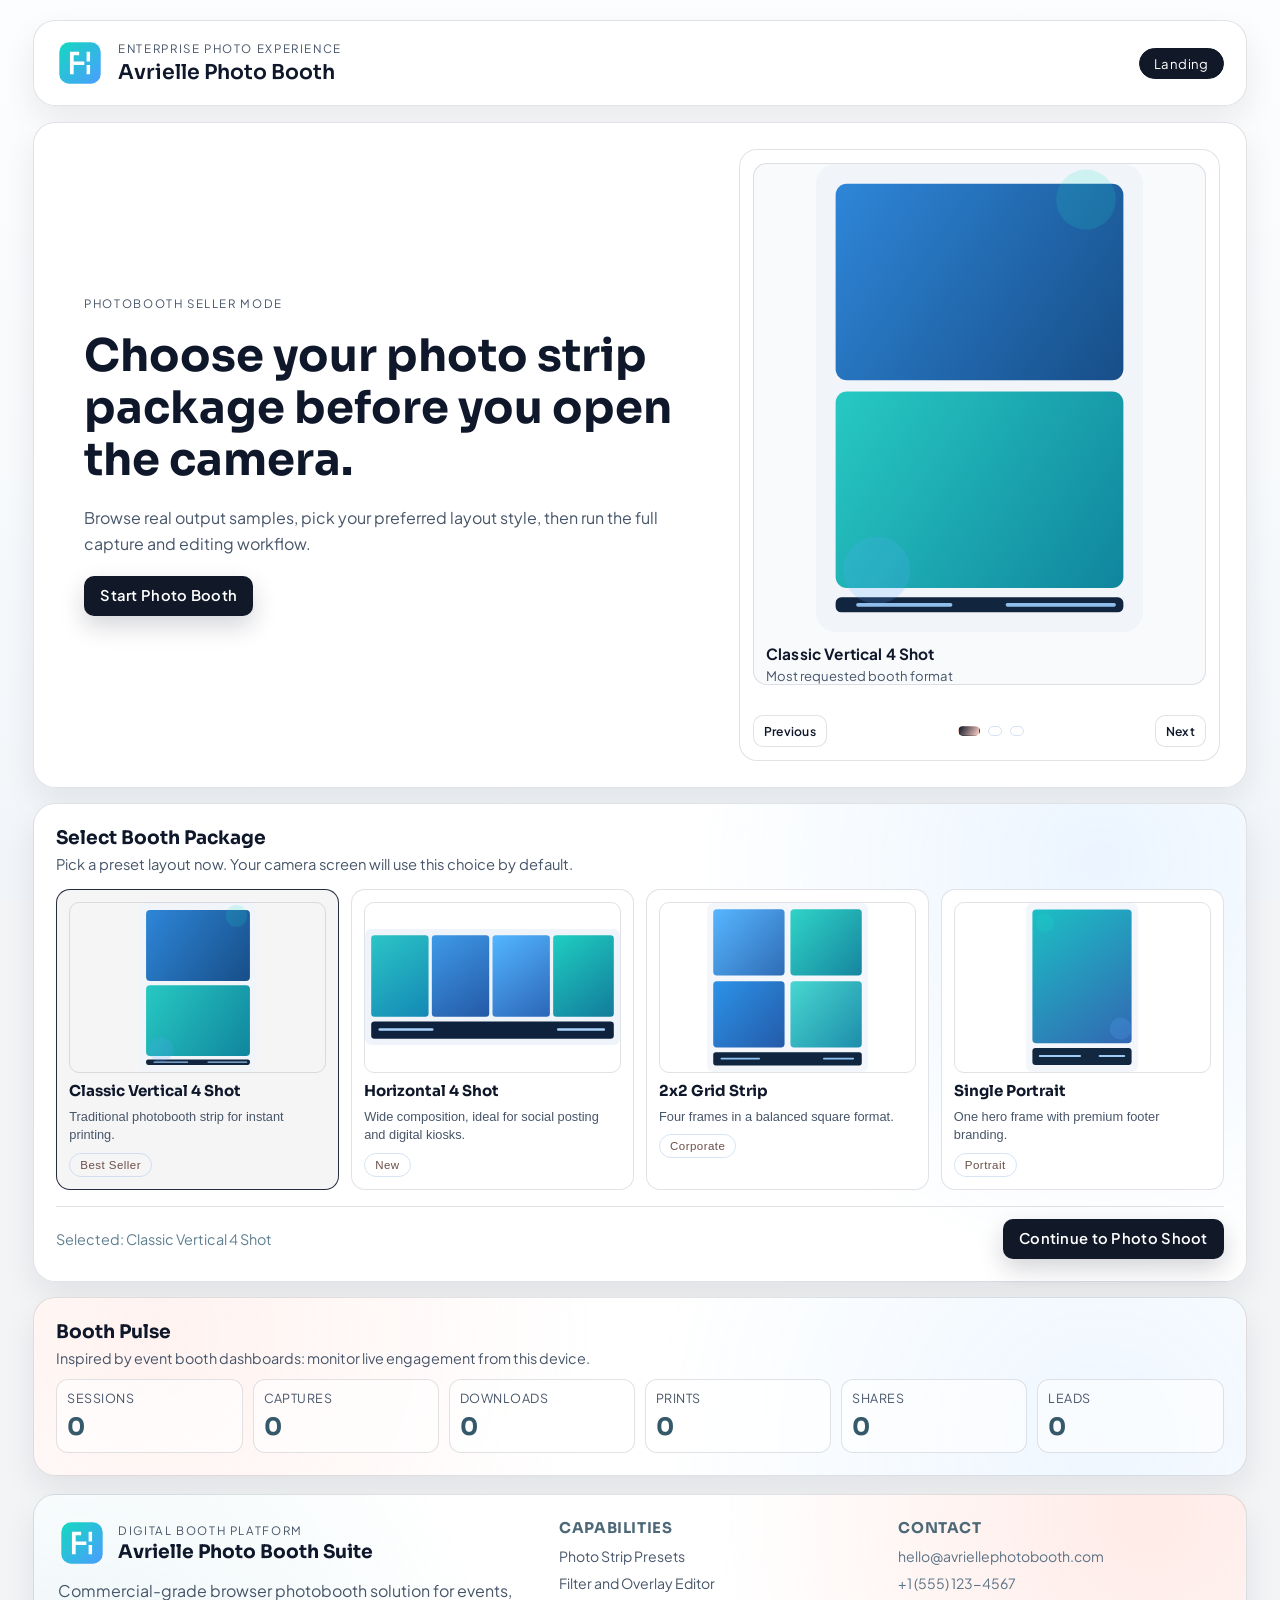
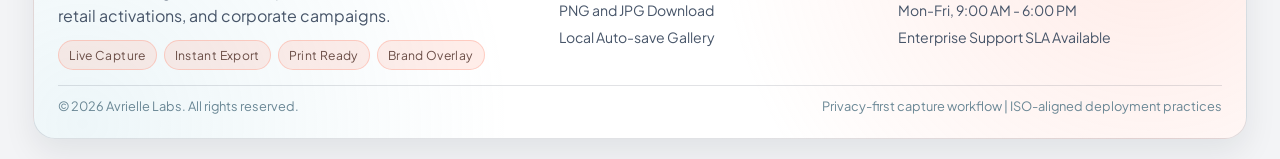
==== commit 856c10a1: "updated3" ====
--- a/index.html
+++ b/index.html
@@ -39,10 +39,7 @@
         </div>
       </div>
       <ol class="flow-steps" id="flowSteps" aria-label="Photo booth progress">
-        <li data-step="landing" class="active">Start</li>
-        <li data-step="camera">Camera</li>
-        <li data-step="edit">Edit</li>
-        <li data-step="download">Download</li>
+        <li data-step="landing" class="active">Landing</li>
       </ol>
     </header>
 
@@ -58,7 +55,7 @@
                 the full capture and editing workflow.
               </p>
               <div class="hero-actions">
-                <button id="startBoothBtn" class="primary-btn">Start Photo Booth</button>
+                <button class="primary-btn" type="button" onclick="window.location.href='booth.html'">Start Photo Booth</button>
               </div>
             </div>
 
@@ -139,7 +136,7 @@
 
             <div class="package-footer">
               <p id="landingSelectionText">Selected: Classic Vertical 4 Shot</p>
-              <button id="continueWithSelectionBtn" class="primary-btn" type="button">Continue with Selected Package</button>
+              <button class="primary-btn" type="button" onclick="window.location.href='booth.html'">Continue to Photo Shoot</button>
             </div>
           </section>
 
@@ -178,237 +175,7 @@
         </div>
       </section>
 
-      <section id="cameraScreen" class="screen">
-        <div class="camera-layout">
-          <div class="camera-stage card">
-            <div class="video-wrap responsive-camera-frame">
-              <video id="cameraFeed" autoplay playsinline muted></video>
-              <div id="captureFlash" class="capture-flash" aria-hidden="true"></div>
-              <div id="countdownOverlay" class="countdown-overlay hidden">3</div>
-              <div id="shotStatus" class="shot-status">Ready to capture</div>
-            </div>
-            <div class="camera-actions">
-              <button id="captureBtn" class="primary-btn">Capture</button>
-              <button id="backToLandingBtn" class="ghost-btn">Back</button>
-            </div>
-          </div>
-
-          <aside class="control-panel card">
-            <h3>Capture Settings</h3>
-
-            <div class="control-group">
-              <span>Countdown</span>
-              <div class="segmented" id="countdownOptions">
-                <button type="button" class="segment active" data-seconds="3">3s</button>
-                <button type="button" class="segment" data-seconds="5">5s</button>
-                <button type="button" class="segment" data-seconds="10">10s</button>
-              </div>
-            </div>
-
-            <div class="control-group">
-              <span>Layout</span>
-              <div class="layout-options" id="layoutOptions">
-                <label>
-                  <input type="radio" name="layout" value="single" />
-                  Single Portrait
-                </label>
-                <label>
-                  <input type="radio" name="layout" value="grid2x2" />
-                  2x2 Grid Strip (4 shots)
-                </label>
-                <label>
-                  <input type="radio" name="layout" value="strip4" checked />
-                  Classic 4-Shot Strip
-                </label>
-                <label>
-                  <input type="radio" name="layout" value="strip4Horizontal" />
-                  Horizontal 4-Shot Strip
-                </label>
-              </div>
-            </div>
-
-            <div class="control-group">
-              <label for="cameraFilterPreset">Filter</label>
-              <select id="cameraFilterPreset" class="filter-select">
-                <option value="none">Clean (None)</option>
-                <option value="mono">Mono Boost</option>
-                <option value="vintage">Vintage Warm</option>
-                <option value="bright">Bright Pop</option>
-                <option value="dramatic">Dramatic Contrast</option>
-                <option value="custom" disabled>Custom (Sliders)</option>
-              </select>
-            </div>
-
-            <div class="control-group">
-              <label for="cameraFacingMode">Lens</label>
-              <select id="cameraFacingMode" class="filter-select">
-                <option value="user">Front Camera</option>
-                <option value="environment">Rear Camera</option>
-              </select>
-              <label class="toggle">
-                <input id="mirrorPreviewToggle" type="checkbox" checked />
-                Mirror preview and capture
-              </label>
-            </div>
-
-            <p class="hint">Multi-shot layouts take four frames automatically.</p>
-          </aside>
-        </div>
-      </section>
-
-      <section id="editScreen" class="screen">
-        <div class="edit-layout">
-          <div class="preview-stage card">
-            <div class="preview-canvas-wrap">
-              <canvas id="editPreviewCanvas" aria-label="Photo strip preview"></canvas>
-            </div>
-            <div id="capturedThumbs" class="thumb-strip" aria-label="Captured photos"></div>
-            <div class="edit-actions">
-              <button id="retakeFromEditBtn" class="ghost-btn">Retake</button>
-              <button id="toDownloadBtn" class="primary-btn">Continue to Download</button>
-            </div>
-          </div>
-
-          <aside class="control-panel card editing-panel">
-            <h3>Minimal Editing</h3>
-            <p class="hint">Clean photobooth output with no watermark branding.</p>
-
-            <div class="control-group">
-              <span>Layout</span>
-              <div class="chip-group" id="editLayoutOptions">
-                <button type="button" class="chip" data-layout="single">Single</button>
-                <button type="button" class="chip" data-layout="grid2x2">2x2 Grid</button>
-                <button type="button" class="chip active" data-layout="strip4">Vertical 4</button>
-                <button type="button" class="chip" data-layout="strip4Horizontal">Horizontal 4</button>
-              </div>
-              <p class="hint">Switch layout instantly using the current captured photos.</p>
-            </div>
-
-            <div class="control-group">
-              <label for="editFilterPreset">Filter Preset</label>
-              <select id="editFilterPreset" class="filter-select">
-                <option value="none">Clean (None)</option>
-                <option value="mono">Mono Boost</option>
-                <option value="vintage">Vintage Warm</option>
-                <option value="bright">Bright Pop</option>
-                <option value="dramatic">Dramatic Contrast</option>
-                <option value="custom" disabled>Custom (Sliders)</option>
-              </select>
-            </div>
-
-            <div class="control-group">
-              <span>Branding and Messaging</span>
-              <label for="brandEventTitle">Event Title</label>
-              <input id="brandEventTitle" type="text" maxlength="40" placeholder="Avrielle Launch Party" />
-              <label for="brandTagline">Tagline / Hashtag</label>
-              <input id="brandTagline" type="text" maxlength="48" placeholder="#avriellemoments" />
-              <label class="toggle">
-                <input id="showDateStamp" type="checkbox" checked />
-                Show date stamp on strip
-              </label>
-            </div>
-
-            <div class="control-group">
-              <label for="grayscaleRange">Grayscale</label>
-              <input id="grayscaleRange" type="range" min="0" max="100" value="0" />
-            </div>
-
-            <div class="control-group">
-              <label for="sepiaRange">Sepia</label>
-              <input id="sepiaRange" type="range" min="0" max="100" value="0" />
-            </div>
-
-            <div class="control-group">
-              <label for="brightnessRange">Brightness</label>
-              <input id="brightnessRange" type="range" min="50" max="150" value="100" />
-            </div>
-
-            <div class="control-group">
-              <label for="contrastRange">Contrast</label>
-              <input id="contrastRange" type="range" min="50" max="150" value="100" />
-            </div>
-
-            <div class="control-group">
-              <span>Frame</span>
-              <div class="chip-group" id="frameOptions">
-                <button type="button" class="chip active" data-frame="none">None</button>
-                <button type="button" class="chip" data-frame="neon">Neon</button>
-                <button type="button" class="chip" data-frame="film">Film</button>
-                <button type="button" class="chip" data-frame="studio">Studio</button>
-              </div>
-            </div>
-
-            <div class="control-group">
-              <span>Sticker</span>
-              <div class="chip-group" id="stickerOptions">
-                <button type="button" class="chip active" data-sticker="none">None</button>
-                <button type="button" class="chip" data-sticker="spark">Spark</button>
-                <button type="button" class="chip" data-sticker="star">Star</button>
-                <button type="button" class="chip" data-sticker="camera">Camera</button>
-              </div>
-            </div>
-          </aside>
-        </div>
-      </section>
-
-      <section id="downloadScreen" class="screen">
-        <div class="download-layout">
-          <div class="download-preview card">
-            <div class="download-canvas-wrap">
-              <canvas id="finalCanvas" aria-label="Final strip"></canvas>
-            </div>
-          </div>
-
-          <aside class="control-panel card">
-            <h3>Export & Print</h3>
-            <p id="exportInfo" class="hint"></p>
-
-            <div class="control-group">
-              <span>Instant Sharing</span>
-              <button id="shareStripBtn" class="secondary-btn" type="button">Share Strip</button>
-              <p id="shareStatus" class="hint">Use native sharing on supported devices and browsers.</p>
-            </div>
-
-            <div class="control-group lead-capture-group">
-              <span>Lead Capture</span>
-              <label for="leadName">Name</label>
-              <input id="leadName" type="text" maxlength="60" placeholder="Guest name" />
-              <label for="leadEmail">Email</label>
-              <input id="leadEmail" type="text" maxlength="120" placeholder="name@example.com" />
-              <label for="leadPhone">Phone</label>
-              <input id="leadPhone" type="text" maxlength="32" placeholder="+1 555 123 4567" />
-              <label class="toggle">
-                <input id="leadConsent" type="checkbox" />
-                I agree to receive follow-up messages.
-              </label>
-              <div class="button-stack compact-stack">
-                <button id="saveLeadBtn" class="primary-btn" type="button">Save Lead</button>
-                <button id="exportLeadsCsvBtn" class="ghost-btn" type="button">Export Leads CSV</button>
-              </div>
-              <p id="leadStatus" class="hint">Leads and analytics are stored locally on this device.</p>
-            </div>
-
-            <div class="button-stack">
-              <button id="downloadPngBtn" class="primary-btn">Download PNG</button>
-              <button id="downloadJpgBtn" class="secondary-btn">Download JPG</button>
-              <button id="printBtn" class="ghost-btn">Print Strip</button>
-              <button id="saveGalleryBtn" class="ghost-btn">Save to Gallery</button>
-            </div>
-
-            <button id="newSessionBtn" class="primary-btn full-width">New Session</button>
-          </aside>
-        </div>
-
-        <section class="gallery card">
-          <div class="gallery-head">
-            <h3>Auto-save Gallery</h3>
-            <button id="clearGalleryBtn" class="ghost-btn small">Clear Gallery</button>
-          </div>
-          <div id="galleryGrid" class="gallery-grid"></div>
-        </section>
-      </section>
     </main>
-
     <footer class="site-footer card" aria-label="Site footer">
       <div class="footer-grid">
         <section class="footer-brand">
@@ -458,28 +225,5 @@
       </div>
     </footer>
   </div>
-
-  <div id="previewModal" class="modal hidden" aria-hidden="true">
-    <div class="modal-card card">
-      <h3>Review Captured Shots</h3>
-      <p>Confirm your photos before entering the editing panel.</p>
-      <div class="modal-preview-wrap">
-        <img id="modalPreviewImage" alt="Selected captured shot preview" />
-      </div>
-      <div id="modalThumbGrid" class="modal-thumb-grid"></div>
-      <div class="modal-actions">
-        <button id="retakeBtn" class="ghost-btn">Retake</button>
-        <button id="proceedToEditBtn" class="primary-btn">Edit Strip</button>
-      </div>
-    </div>
-  </div>
-
-  <template id="thumbItemTemplate">
-    <figure class="thumb-item">
-      <img alt="Captured frame" />
-    </figure>
-  </template>
-
-  <script type="module" src="js/app.js"></script>
 </body>
 </html>
